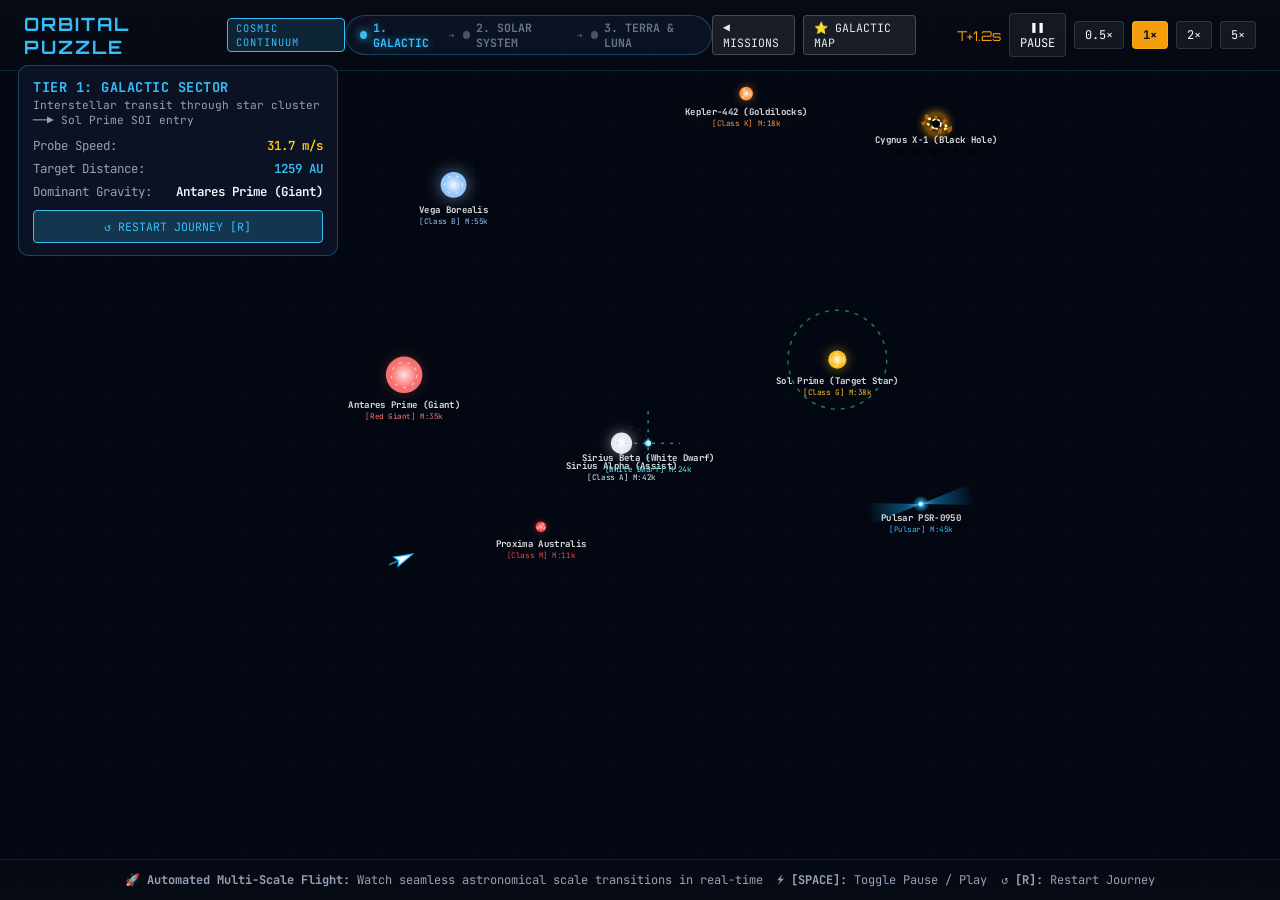
==== continuum_demo.html @ 73c82f14 "Add Cosmic Continuum automated multi-scale flight demo (Galactic -> Solar -> Moon) with patched-coni" ====
<!DOCTYPE html>
<html lang="en">
<head>
  <meta charset="UTF-8">
  <meta name="viewport" content="width=device-width, initial-scale=1.0">
  <title>Orbital Puzzle // Cosmic Continuum Demo</title>
  <link rel="stylesheet" href="style.css">
  <style>
    /* Specialized Styles for the Cosmic Journey Continuum Demo */
    .journey-stepper {
      display: flex;
      align-items: center;
      gap: 8px;
      background: rgba(15, 23, 42, 0.65);
      border: 1px solid rgba(56, 189, 248, 0.3);
      border-radius: 20px;
      padding: 4px 14px;
    }
    .stepper-item {
      font-size: 0.72rem;
      font-weight: 700;
      color: #64748b;
      display: flex;
      align-items: center;
      gap: 6px;
      transition: all 0.3s ease;
    }
    .stepper-item.active {
      color: #38bdf8;
      text-shadow: 0 0 8px rgba(56, 189, 248, 0.6);
    }
    .stepper-item.completed {
      color: #34d399;
    }
    .stepper-dot {
      width: 8px;
      height: 8px;
      border-radius: 50%;
      background: #475569;
      transition: all 0.3s ease;
    }
    .stepper-item.active .stepper-dot {
      background: #38bdf8;
      box-shadow: 0 0 8px #38bdf8;
    }
    .stepper-item.completed .stepper-dot {
      background: #34d399;
    }
    .stepper-arrow {
      color: #475569;
      font-size: 0.68rem;
    }

    .telemetry-compact {
      position: absolute;
      top: 65px;
      left: 18px;
      width: 320px;
      background: rgba(15, 23, 42, 0.75);
      backdrop-filter: blur(12px);
      border: 1px solid rgba(56, 189, 248, 0.3);
      border-radius: 10px;
      padding: 12px 14px;
      z-index: 20;
    }
    .stage-title {
      font-size: 0.85rem;
      font-weight: bold;
      color: #38bdf8;
      margin-bottom: 2px;
      letter-spacing: 0.5px;
    }
    .stage-desc {
      font-size: 0.7rem;
      color: #94a3b8;
      margin-bottom: 10px;
      line-height: 1.3;
    }

    .nav-pill {
      background: rgba(255, 255, 255, 0.08);
      border: 1px solid rgba(255, 255, 255, 0.2);
      color: #e2e8f0;
      padding: 4px 10px;
      border-radius: 4px;
      font-size: 0.72rem;
      text-decoration: none;
      display: inline-flex;
      align-items: center;
      gap: 4px;
      transition: all 0.2s;
    }
    .nav-pill:hover {
      background: rgba(56, 189, 248, 0.25);
      border-color: #38bdf8;
      color: #ffffff;
    }
  </style>
</head>
<body>
  <!-- Canvas container for Continuous Multi-Scale simulation -->
  <div id="canvas-container">
    <canvas id="continuum-canvas"></canvas>
  </div>

  <!-- UI HUD Layer -->
  <div class="ui-layer">
    <!-- Top Bar -->
    <header class="top-bar interactive">
      <div class="brand">
        <h1>ORBITAL PUZZLE</h1>
        <span class="tag">COSMIC CONTINUUM</span>
      </div>

      <!-- Multi-Scale Stepper -->
      <div class="journey-stepper">
        <div class="stepper-item active" id="badge-tier-1">
          <span class="stepper-dot"></span>
          <span>1. GALACTIC</span>
        </div>
        <span class="stepper-arrow">➔</span>
        <div class="stepper-item" id="badge-tier-2">
          <span class="stepper-dot"></span>
          <span>2. SOLAR SYSTEM</span>
        </div>
        <span class="stepper-arrow">➔</span>
        <div class="stepper-item" id="badge-tier-3">
          <span class="stepper-dot"></span>
          <span>3. TERRA & LUNA</span>
        </div>
      </div>

      <!-- Navigation links -->
      <div style="display: flex; gap: 8px;">
        <a href="index.html" class="nav-pill" title="Return to Campaign Missions">◀ MISSIONS</a>
        <a href="galactic_demo.html" class="nav-pill" title="Open Galactic Sector Prototype">⭐ GALACTIC MAP</a>
      </div>

      <!-- Time Controls -->
      <div class="time-bar">
        <span class="clock-display" id="telemetry-time">T+00.0s</span>
        <button class="time-btn" id="btn-pause">❚❚ PAUSE</button>
        <button class="time-btn" data-speed="0.5">0.5×</button>
        <button class="time-btn active" data-speed="1.0">1×</button>
        <button class="time-btn" data-speed="2.0">2×</button>
        <button class="time-btn" data-speed="5.0">5×</button>
      </div>
    </header>

    <!-- Compact Floating Telemetry Panel -->
    <aside class="telemetry-compact interactive">
      <div class="stage-title" id="hud-stage-name">TIER 1: GALACTIC SECTOR</div>
      <div class="stage-desc" id="hud-stage-desc">
        Interstellar transit through star cluster ──▶ Sol Prime SOI entry
      </div>

      <div class="data-row">
        <span class="data-label">Probe Speed:</span>
        <span class="data-value" id="telemetry-speed" style="color: #facc15;">0.0 m/s</span>
      </div>
      <div class="data-row">
        <span class="data-label">Target Distance:</span>
        <span class="data-value" id="telemetry-dist" style="color: #38bdf8;">0 AU</span>
      </div>
      <div class="data-row">
        <span class="data-label">Dominant Gravity:</span>
        <span class="data-value" id="telemetry-grav">Interstellar Void</span>
      </div>

      <div style="display: flex; gap: 6px; margin-top: 10px;">
        <button class="hud-btn" id="btn-restart" style="flex: 1; background: rgba(56, 189, 248, 0.2); border-color: #38bdf8; color: #38bdf8; font-size: 0.72rem;">↺ RESTART JOURNEY [R]</button>
      </div>
    </aside>

    <!-- Bottom Controls -->
    <footer class="bottom-console interactive">
      <div style="font-size: 0.75rem; color: #94a3b8; display: flex; align-items: center; gap: 14px;">
        <span>🚀 <strong>Automated Multi-Scale Flight:</strong> Watch seamless astronomical scale transitions in real-time</span>
        <span>⚡ <strong>[SPACE]:</strong> Toggle Pause / Play</span>
        <span>↺ <strong>[R]:</strong> Restart Journey</span>
      </div>
    </footer>
  </div>

  <!-- Victory / Debrief Modal -->
  <div class="modal-overlay" id="debrief-modal">
    <div class="modal-content" style="max-width: 520px;">
      <h2 class="modal-title success" style="font-size: 1.3rem;">★ COSMIC CONTINUUM VERIFIED!</h2>
      <p class="modal-desc" style="color: #cbd5e1; font-size: 0.85rem; margin-bottom: 14px;">
        The probe successfully completed the full 3-Tier cosmic transition from the interstellar void, through the Sol solar system, into the Terra-Luna subsystem, and docked with Station Alpha.
      </p>

      <div style="background: rgba(0, 0, 0, 0.35); border-radius: 8px; padding: 12px; margin-bottom: 16px;">
        <div class="data-row">
          <span class="data-label">Tier 1 Galactic Transit:</span>
          <span class="data-value" id="stat-transit-t1" style="color: #38bdf8;">0.0s</span>
        </div>
        <div class="data-row">
          <span class="data-label">Tier 2 Solar Leap:</span>
          <span class="data-value" id="stat-transit-t2" style="color: #38bdf8;">0.0s</span>
        </div>
        <div class="data-row">
          <span class="data-label">Tier 3 Planetary Dock:</span>
          <span class="data-value" id="stat-transit-t3" style="color: #38bdf8;">0.0s</span>
        </div>
        <div class="data-row" style="border-top: 1px solid rgba(255, 255, 255, 0.1); margin-top: 6px; padding-top: 6px;">
          <span class="data-label" style="font-weight: bold; color: #facc15;">Total Journey Time:</span>
          <span class="data-value" id="stat-total-time" style="color: #facc15; font-weight: bold;">0.0s</span>
        </div>
        <div class="data-row">
          <span class="data-label">Slingshot Assists Chained:</span>
          <span class="data-value" id="stat-assists-count" style="color: #34d399;">2 assists</span>
        </div>
      </div>

      <div class="modal-actions">
        <button class="modal-btn secondary" id="modal-replay-btn">REPLAY JOURNEY ↺</button>
        <a href="index.html" class="modal-btn primary" style="text-decoration: none; text-align: center;">CAMPAIGN MISSIONS ▶</a>
      </div>
    </div>
  </div>

  <!-- Bootstrapping Script -->
  <script type="module">
    import { ContinuumDemoApp } from './src/continuum/continuum_demo.js';

    const canvas = document.getElementById('continuum-canvas');
    const app = new ContinuumDemoApp(canvas);
    window.continuumApp = app;

    // Time controls
    const btnPause = document.getElementById('btn-pause');
    btnPause.addEventListener('click', () => {
      app.director.isPaused = !app.director.isPaused;
      btnPause.innerText = app.director.isPaused ? '▶ RESUME' : '❚❚ PAUSE';
      btnPause.classList.toggle('active', app.director.isPaused);
    });

    document.querySelectorAll('.time-btn[data-speed]').forEach(btn => {
      btn.addEventListener('click', () => {
        document.querySelectorAll('.time-btn[data-speed]').forEach(b => b.classList.remove('active'));
        btn.classList.add('active');
        app.director.timeScale = parseFloat(btn.dataset.speed);
      });
    });

    // Restart button
    document.getElementById('btn-restart').addEventListener('click', () => {
      app.restartJourney();
      btnPause.innerText = '❚❚ PAUSE';
      btnPause.classList.remove('active');
    });

    document.getElementById('modal-replay-btn').addEventListener('click', () => {
      app.restartJourney();
      btnPause.innerText = '❚❚ PAUSE';
      btnPause.classList.remove('active');
    });

    // Main animation loop
    let lastTime = performance.now();
    function loop(currentTime) {
      const dt = Math.min(0.1, (currentTime - lastTime) / 1000);
      lastTime = currentTime;

      app.update(dt);
      app.render();

      requestAnimationFrame(loop);
    }
    requestAnimationFrame(loop);
  </script>
</body>
</html>
---- style.css ----
@import url('https://fonts.googleapis.com/css2?family=JetBrains+Mono:wght@300;400;600;700&family=Orbitron:wght@500;700;900&display=swap');

:root {
  --bg-dark: #070b14;
  --panel-bg: rgba(13, 22, 38, 0.78);
  --panel-border: rgba(56, 189, 248, 0.25);
  --panel-glow: rgba(56, 189, 248, 0.12);
  --accent-cyan: #38bdf8;
  --accent-blue: #2563eb;
  --accent-emerald: #10b981;
  --accent-rose: #f43f5e;
  --accent-amber: #f59e0b;
  --text-main: #f8fafc;
  --text-muted: #94a3b8;
}

* {
  box-sizing: border-box;
  margin: 0;
  padding: 0;
  user-select: none;
}

body, html {
  width: 100%;
  height: 100%;
  overflow: hidden;
  background-color: var(--bg-dark);
  font-family: 'JetBrains Mono', monospace;
  color: var(--text-main);
}

#canvas-container {
  position: absolute;
  top: 0;
  left: 0;
  width: 100%;
  height: 100%;
  z-index: 1;
}

canvas {
  display: block;
  width: 100%;
  height: 100%;
}

/* -------------------------------------------------------------
 * UI OVERLAYS & PANELS
 * ------------------------------------------------------------- */
.ui-layer {
  position: absolute;
  top: 0;
  left: 0;
  width: 100%;
  height: 100%;
  z-index: 10;
  pointer-events: none;
  display: flex;
  flex-direction: column;
  justify-content: space-between;
}

.interactive {
  pointer-events: auto;
}

.panel {
  background: var(--panel-bg);
  backdrop-filter: blur(12px);
  -webkit-backdrop-filter: blur(12px);
  border: 1px solid var(--panel-border);
  box-shadow: 0 8px 32px 0 var(--panel-glow);
  border-radius: 8px;
  padding: 12px 16px;
}

/* -------------------------------------------------------------
 * TOP NAVIGATION BAR
 * ------------------------------------------------------------- */
.top-bar {
  display: flex;
  justify-content: space-between;
  align-items: center;
  padding: 12px 24px;
  background: linear-gradient(180deg, rgba(7, 11, 20, 0.95) 0%, rgba(7, 11, 20, 0.4) 100%);
  border-bottom: 1px solid rgba(56, 189, 248, 0.15);
}

.brand {
  display: flex;
  align-items: center;
  gap: 12px;
}

.brand h1 {
  font-family: 'Orbitron', sans-serif;
  font-size: 1.15rem;
  letter-spacing: 2px;
  color: var(--accent-cyan);
  text-transform: uppercase;
}

.brand .tag {
  font-size: 0.65rem;
  padding: 2px 8px;
  background: rgba(56, 189, 248, 0.15);
  border: 1px solid var(--accent-cyan);
  border-radius: 4px;
  color: var(--accent-cyan);
  letter-spacing: 1px;
}

.level-nav {
  display: flex;
  align-items: center;
  gap: 6px;
  background: rgba(13, 22, 38, 0.85);
  padding: 4px 8px;
  border-radius: 6px;
  border: 1px solid rgba(56, 189, 248, 0.25);
  box-shadow: 0 4px 16px rgba(0, 0, 0, 0.4);
}

.lvl-nav-btn {
  background: rgba(255, 255, 255, 0.06);
  border: 1px solid rgba(255, 255, 255, 0.15);
  color: var(--accent-cyan);
  padding: 5px 11px;
  font-size: 0.8rem;
  font-family: 'JetBrains Mono', monospace;
  cursor: pointer;
  border-radius: 4px;
  transition: all 0.2s ease;
}

.lvl-nav-btn:hover {
  background: rgba(56, 189, 248, 0.25);
  border-color: var(--accent-cyan);
  box-shadow: 0 0 10px rgba(56, 189, 248, 0.4);
}

.level-dropdown {
  background: #090e1a;
  border: 1px solid rgba(56, 189, 248, 0.35);
  color: var(--accent-cyan);
  font-family: 'JetBrains Mono', monospace;
  font-size: 0.8rem;
  font-weight: 600;
  padding: 5px 10px;
  border-radius: 4px;
  outline: none;
  cursor: pointer;
  max-width: 320px;
  transition: border-color 0.2s ease;
}

.level-dropdown:hover, .level-dropdown:focus {
  border-color: var(--accent-cyan);
  box-shadow: 0 0 10px rgba(56, 189, 248, 0.3);
}

.level-dropdown optgroup {
  background: #070c16;
  color: #94a3b8;
  font-weight: 700;
  font-size: 0.72rem;
  letter-spacing: 1px;
}

.level-dropdown option {
  background: #0d1626;
  color: #f8fafc;
  font-size: 0.8rem;
  padding: 4px 6px;
}

/* Flight Advisory / Hint Card Styles */
.hint-container {
  margin-top: 14px;
  padding-top: 10px;
  border-top: 1px solid rgba(255, 255, 255, 0.1);
}

.hint-header {
  display: flex;
  justify-content: space-between;
  align-items: center;
  margin-bottom: 6px;
}

.hint-title {
  color: #38bdf8;
  font-size: 0.75rem;
  font-weight: 700;
  letter-spacing: 1px;
}

.hint-btn-toggle {
  font-size: 0.68rem;
  padding: 3px 8px;
  background: rgba(56, 189, 248, 0.1);
  border: 1px solid rgba(56, 189, 248, 0.35);
  color: #38bdf8;
  border-radius: 4px;
  cursor: pointer;
  transition: all 0.2s ease;
}

.hint-btn-toggle:hover {
  background: rgba(56, 189, 248, 0.25);
  border-color: var(--accent-cyan);
}

.hint-card {
  background: rgba(14, 165, 233, 0.08);
  border: 1px dashed rgba(56, 189, 248, 0.35);
  border-radius: 6px;
  padding: 10px;
  margin-top: 8px;
  animation: fadeIn 0.25s ease-out;
}

.hint-text {
  font-size: 0.75rem;
  color: #bae6fd;
  line-height: 1.45;
  margin-bottom: 8px;
}

.hint-apply-btn {
  width: 100%;
  font-size: 0.72rem;
  padding: 6px;
  background: rgba(56, 189, 248, 0.2);
  border: 1px solid var(--accent-cyan);
  color: var(--accent-cyan);
  font-weight: 700;
  border-radius: 4px;
  cursor: pointer;
  transition: all 0.2s ease;
  letter-spacing: 0.5px;
}

.hint-apply-btn:hover {
  background: var(--accent-cyan);
  color: #040810;
  box-shadow: 0 0 12px rgba(56, 189, 248, 0.5);
}

.time-bar {
  display: flex;
  align-items: center;
  gap: 8px;
}

.clock-display {
  font-family: 'Orbitron', sans-serif;
  font-size: 0.85rem;
  color: var(--accent-amber);
  min-width: 85px;
  text-align: right;
}

.time-btn {
  background: rgba(255, 255, 255, 0.06);
  border: 1px solid rgba(255, 255, 255, 0.12);
  color: var(--text-main);
  font-family: 'JetBrains Mono', monospace;
  font-size: 0.75rem;
  padding: 5px 10px;
  border-radius: 4px;
  cursor: pointer;
  transition: all 0.15s;
}

.time-btn:hover {
  background: rgba(56, 189, 248, 0.2);
  border-color: var(--accent-cyan);
}

.time-btn.active {
  background: var(--accent-amber);
  color: #090e18;
  font-weight: 700;
}

/* -------------------------------------------------------------
 * MAIN HUD (LEFT & RIGHT)
 * ------------------------------------------------------------- */
.main-hud {
  display: flex;
  justify-content: space-between;
  padding: 12px 24px;
  height: calc(100% - 170px);
}

.telemetry-panel {
  width: 270px;
  display: flex;
  flex-direction: column;
  gap: 12px;
}

.info-panel {
  width: 320px;
  display: flex;
  flex-direction: column;
  gap: 12px;
}

.panel-title {
  font-family: 'Orbitron', sans-serif;
  font-size: 0.75rem;
  letter-spacing: 1.5px;
  color: var(--accent-cyan);
  text-transform: uppercase;
  border-bottom: 1px solid rgba(56, 189, 248, 0.2);
  padding-bottom: 6px;
  margin-bottom: 8px;
}

.data-row {
  display: flex;
  justify-content: space-between;
  align-items: center;
  font-size: 0.78rem;
  margin-bottom: 6px;
}

.data-label {
  color: var(--text-muted);
}

.data-value {
  font-weight: 600;
  color: var(--text-main);
}

.hud-select {
  background: rgba(13, 22, 38, 0.9);
  border: 1px solid rgba(56, 189, 248, 0.4);
  color: #38bdf8;
  font-family: 'JetBrains Mono', monospace;
  font-size: 0.75rem;
  padding: 4px 8px;
  border-radius: 4px;
  outline: none;
  cursor: pointer;
  max-width: 140px;
}

.hud-select option {
  background: #0b1320;
  color: #f8fafc;
}

.status-badge {
  padding: 2px 8px;
  border-radius: 4px;
  font-size: 0.7rem;
  font-weight: 700;
}

.status-badge.docked {
  background: rgba(56, 189, 248, 0.2);
  color: var(--accent-cyan);
  border: 1px solid var(--accent-cyan);
}

.status-badge.flying {
  background: rgba(245, 158, 11, 0.2);
  color: var(--accent-amber);
  border: 1px solid var(--accent-amber);
}

.status-badge.crashed, .status-badge.out_of_bounds {
  background: rgba(244, 63, 94, 0.2);
  color: var(--accent-rose);
  border: 1px solid var(--accent-rose);
}

.status-badge.success {
  background: rgba(16, 185, 129, 0.2);
  color: var(--accent-emerald);
  border: 1px solid var(--accent-emerald);
}

.fuel-gauge {
  margin-top: 4px;
}

.fuel-bar-bg {
  width: 100%;
  height: 8px;
  background: rgba(255, 255, 255, 0.1);
  border-radius: 4px;
  overflow: hidden;
  margin-top: 4px;
}

.fuel-bar-fill {
  height: 100%;
  width: 100%;
  background: linear-gradient(90deg, #10b981 0%, #38bdf8 100%);
  border-radius: 4px;
  transition: width 0.2s ease;
}

/* Gravity Breakdown Bars */
.gravity-bar-row {
  margin-bottom: 6px;
}

.gravity-bar-meta {
  display: flex;
  justify-content: space-between;
  font-size: 0.7rem;
  margin-bottom: 2px;
}

.gravity-bar-track {
  width: 100%;
  height: 5px;
  background: rgba(255, 255, 255, 0.08);
  border-radius: 3px;
  overflow: hidden;
}

.gravity-bar-val {
  height: 100%;
  border-radius: 3px;
  transition: width 0.15s ease;
}

.toggle-group {
  display: flex;
  align-items: center;
  gap: 8px;
  font-size: 0.75rem;
  cursor: pointer;
  margin-top: 8px;
}

.toggle-group input {
  cursor: pointer;
}

.burn-controls {
  margin-top: 8px;
  display: flex;
  flex-direction: column;
  gap: 6px;
}

.hud-btn {
  flex: 1;
  background: rgba(255, 255, 255, 0.08);
  border: 1px solid rgba(255, 255, 255, 0.2);
  color: #cbd5e1;
  font-family: 'JetBrains Mono', monospace;
  font-size: 0.72rem;
  padding: 8px;
  border-radius: 4px;
  cursor: pointer;
  transition: all 0.2s;
  text-align: center;
}

.hud-btn:disabled {
  opacity: 0.35;
  cursor: not-allowed;
  filter: grayscale(0.6);
}

.burn-btn-prograde {
  background: rgba(56, 189, 248, 0.12);
  border: 1px solid rgba(56, 189, 248, 0.35);
  color: #38bdf8;
  font-weight: 600;
  font-size: 0.68rem;
  letter-spacing: 0.5px;
}

.burn-btn-prograde:hover:not(:disabled) {
  background: rgba(56, 189, 248, 0.28);
  border-color: #38bdf8;
  color: #fff;
  box-shadow: 0 0 12px rgba(56, 189, 248, 0.4);
}

.burn-btn-prograde.active {
  background: #0284c7;
  color: #ffffff;
  border-color: #38bdf8;
  box-shadow: 0 0 18px rgba(56, 189, 248, 0.85);
  transform: scale(0.98);
}

.burn-btn-retrograde {
  background: rgba(244, 63, 94, 0.12);
  border: 1px solid rgba(244, 63, 94, 0.35);
  color: #f43f5e;
  font-weight: 600;
  font-size: 0.68rem;
  letter-spacing: 0.5px;
}

.burn-btn-retrograde:hover:not(:disabled) {
  background: rgba(244, 63, 94, 0.28);
  border-color: #f43f5e;
  color: #fff;
  box-shadow: 0 0 12px rgba(244, 63, 94, 0.4);
}

.burn-btn-retrograde.active {
  background: #e11d48;
  color: #ffffff;
  border-color: #f43f5e;
  box-shadow: 0 0 18px rgba(244, 63, 94, 0.85);
  transform: scale(0.98);
}

/* System intel & Breakdown */
.mission-desc {
  font-size: 0.76rem;
  line-height: 1.45;
  color: #cbd5e1;
  margin-bottom: 10px;
}

.intel-table {
  width: 100%;
  font-size: 0.72rem;
  border-collapse: collapse;
  margin-top: 6px;
}

.intel-table th {
  text-align: left;
  color: var(--text-muted);
  font-weight: normal;
  border-bottom: 1px solid rgba(255, 255, 255, 0.1);
  padding-bottom: 4px;
}

.intel-table td {
  padding: 4px 0;
  color: #e2e8f0;
}

.intel-badge {
  font-size: 0.65rem;
  padding: 1px 4px;
  border-radius: 3px;
}

.badge-prograde {
  background: rgba(56, 189, 248, 0.2);
  color: var(--accent-cyan);
}

.badge-retrograde {
  background: rgba(244, 114, 182, 0.2);
  color: #f472b6;
}

/* -------------------------------------------------------------
 * BOTTOM CONSOLE
 * ------------------------------------------------------------- */
.bottom-console {
  display: flex;
  justify-content: center;
  align-items: center;
  flex-wrap: wrap;
  gap: 16px;
  padding: 12px 24px;
  background: linear-gradient(0deg, rgba(7, 11, 20, 0.95) 0%, rgba(7, 11, 20, 0.5) 100%);
  border-top: 1px solid rgba(56, 189, 248, 0.15);
}

.slider-group {
  display: flex;
  flex-direction: column;
  gap: 4px;
  min-width: 170px;
}

.slider-header {
  display: flex;
  justify-content: space-between;
  font-size: 0.72rem;
  color: var(--text-muted);
}

.slider-header span:last-child {
  color: var(--accent-cyan);
  font-weight: 600;
}

.scrub-row {
  display: flex;
  align-items: center;
  gap: 8px;
  width: 100%;
}

.scrub-row input[type="range"] {
  flex: 1;
}

.step-btn {
  background: rgba(255, 255, 255, 0.08);
  border: 1px solid rgba(56, 189, 248, 0.35);
  color: var(--accent-cyan);
  font-family: 'JetBrains Mono', monospace;
  font-size: 0.75rem;
  width: 26px;
  height: 24px;
  display: flex;
  align-items: center;
  justify-content: center;
  border-radius: 4px;
  cursor: pointer;
  transition: all 0.15s ease;
  user-select: none;
  flex-shrink: 0;
}

.step-btn:hover:not(:disabled) {
  background: rgba(56, 189, 248, 0.25);
  border-color: var(--accent-cyan);
  box-shadow: 0 0 8px rgba(56, 189, 248, 0.4);
}

.step-btn:active:not(:disabled) {
  background: var(--accent-cyan);
  color: #040810;
  transform: scale(0.95);
}

.step-btn:disabled {
  opacity: 0.3;
  cursor: not-allowed;
  filter: grayscale(0.7);
}

input[type="range"] {
  -webkit-appearance: none;
  appearance: none;
  height: 5px;
  border-radius: 3px;
  background: rgba(255, 255, 255, 0.15);
  outline: none;
}

input[type="range"]::-webkit-slider-thumb {
  -webkit-appearance: none;
  appearance: none;
  width: 15px;
  height: 15px;
  border-radius: 50%;
  background: var(--accent-cyan);
  cursor: pointer;
  box-shadow: 0 0 6px var(--accent-cyan);
}

.launch-btn {
  background: linear-gradient(135deg, #0284c7 0%, #0369a1 100%);
  border: 1px solid #38bdf8;
  color: #fff;
  font-family: 'Orbitron', sans-serif;
  font-size: 0.9rem;
  font-weight: 700;
  letter-spacing: 1.5px;
  padding: 12px 28px;
  border-radius: 6px;
  cursor: pointer;
  box-shadow: 0 0 20px rgba(56, 189, 248, 0.4);
  transition: all 0.2s ease;
}

.launch-btn:hover:not(:disabled) {
  background: linear-gradient(135deg, #0ea5e9 0%, #0284c7 100%);
  box-shadow: 0 0 28px rgba(56, 189, 248, 0.7);
  transform: translateY(-1px);
}

.launch-btn:disabled {
  opacity: 0.35;
  cursor: not-allowed;
  box-shadow: none;
}

.reset-btn {
  background: rgba(255, 255, 255, 0.05);
  border: 1px solid rgba(255, 255, 255, 0.2);
  color: var(--text-muted);
  font-family: 'JetBrains Mono', monospace;
  font-size: 0.75rem;
  padding: 10px 16px;
  border-radius: 6px;
  cursor: pointer;
  transition: all 0.2s;
}

.reset-btn:hover {
  background: rgba(255, 255, 255, 0.12);
  color: var(--text-main);
  border-color: rgba(255, 255, 255, 0.4);
}

/* -------------------------------------------------------------
 * CAMERA ZOOM CONTROLS
 * ------------------------------------------------------------- */
.cam-cluster {
  display: flex;
  align-items: center;
  gap: 5px;
  background: rgba(13, 22, 38, 0.85);
  padding: 4px 6px;
  border-radius: 6px;
  border: 1px solid rgba(56, 189, 248, 0.25);
  box-shadow: 0 4px 16px rgba(0, 0, 0, 0.4);
}

.zoom-display {
  font-family: 'JetBrains Mono', monospace;
  font-size: 0.72rem;
  font-weight: 700;
  color: var(--accent-cyan);
  min-width: 44px;
  text-align: center;
  user-select: none;
}

/* -------------------------------------------------------------
 * MODAL OVERLAY (SUCCESS / FAIL)
 * ------------------------------------------------------------- */
.modal-overlay {
  position: absolute;
  top: 0;
  left: 0;
  width: 100%;
  height: 100%;
  background: rgba(4, 7, 14, 0.85);
  backdrop-filter: blur(8px);
  z-index: 100;
  display: none;
  justify-content: center;
  align-items: center;
  pointer-events: auto;
}

.modal-overlay.active {
  display: flex;
}

.modal-content {
  background: #0d1626;
  border: 1px solid rgba(56, 189, 248, 0.4);
  box-shadow: 0 0 40px rgba(56, 189, 248, 0.2);
  border-radius: 12px;
  padding: 32px 40px;
  max-width: 480px;
  text-align: center;
}

.modal-title {
  font-family: 'Orbitron', sans-serif;
  font-size: 1.4rem;
  letter-spacing: 2px;
  margin-bottom: 14px;
}

.modal-title.success {
  color: #34d399;
  text-shadow: 0 0 15px rgba(52, 211, 153, 0.5);
}

.modal-title.fail {
  color: #f43f5e;
  text-shadow: 0 0 15px rgba(244, 63, 94, 0.5);
}

.modal-desc {
  font-size: 0.88rem;
  line-height: 1.6;
  color: #cbd5e1;
  margin-bottom: 24px;
}

.modal-actions {
  display: flex;
  justify-content: center;
  gap: 16px;
}

.modal-btn {
  font-family: 'Orbitron', sans-serif;
  font-size: 0.8rem;
  padding: 10px 20px;
  border-radius: 6px;
  cursor: pointer;
  transition: all 0.2s;
}

.modal-btn.primary {
  background: #10b981;
  border: 1px solid #34d399;
  color: #040810;
  font-weight: 700;
}

.modal-btn.primary:hover {
  background: #34d399;
  box-shadow: 0 0 20px rgba(52, 211, 153, 0.6);
}

.modal-btn.secondary {
  background: rgba(255, 255, 255, 0.1);
  border: 1px solid rgba(255, 255, 255, 0.2);
  color: #fff;
}

.modal-btn.secondary:hover {
  background: rgba(255, 255, 255, 0.2);
}

/* -------------------------------------------------------------
 * TOP NAV MANUAL BUTTON
 * ------------------------------------------------------------- */
.manual-btn {
  background: rgba(56, 189, 248, 0.15);
  border: 1px solid rgba(56, 189, 248, 0.4);
  color: var(--accent-cyan);
  font-family: 'Orbitron', sans-serif;
  font-size: 0.72rem;
  letter-spacing: 1px;
  font-weight: 600;
  padding: 6px 12px;
  border-radius: 4px;
  cursor: pointer;
  transition: all 0.2s ease;
  display: flex;
  align-items: center;
  gap: 6px;
  user-select: none;
}

.manual-btn:hover {
  background: rgba(56, 189, 248, 0.28);
  border-color: var(--accent-cyan);
  box-shadow: 0 0 12px rgba(56, 189, 248, 0.45);
  color: #fff;
}

/* -------------------------------------------------------------
 * SCRUB AUTO-SWEEP BUTTON
 * ------------------------------------------------------------- */
.sweep-btn {
  width: auto;
  min-width: 82px;
  padding: 0 10px;
  font-family: 'JetBrains Mono', monospace;
  font-weight: 700;
  font-size: 0.72rem;
  letter-spacing: 0.5px;
  background: rgba(56, 189, 248, 0.12);
  border: 1px solid rgba(56, 189, 248, 0.35);
  color: var(--accent-cyan);
  height: 24px;
  border-radius: 4px;
  cursor: pointer;
  display: flex;
  align-items: center;
  justify-content: center;
  transition: all 0.2s ease;
  user-select: none;
  flex-shrink: 0;
}

.sweep-btn:hover:not(:disabled) {
  background: rgba(56, 189, 248, 0.25);
  border-color: var(--accent-cyan);
  box-shadow: 0 0 10px rgba(56, 189, 248, 0.4);
}

.sweep-btn.sweeping {
  background: rgba(251, 191, 36, 0.2);
  border-color: var(--accent-amber);
  color: var(--accent-amber);
  box-shadow: 0 0 14px rgba(251, 191, 36, 0.45);
  animation: sweepPulse 1.8s infinite alternate ease-in-out;
}

.sweep-btn:disabled {
  opacity: 0.3;
  cursor: not-allowed;
  filter: grayscale(0.7);
}

@keyframes sweepPulse {
  0% { box-shadow: 0 0 6px rgba(251, 191, 36, 0.3); }
  100% { box-shadow: 0 0 16px rgba(251, 191, 36, 0.6); }
}

/* -------------------------------------------------------------
 * INSTRUCTIONS MODAL OVERLAY
 * ------------------------------------------------------------- */
.instructions-modal-card {
  max-width: 720px;
  width: 92%;
  max-height: 85vh;
  display: flex;
  flex-direction: column;
  background: #090f1d;
  border: 1px solid rgba(56, 189, 248, 0.45);
  box-shadow: 0 0 50px rgba(56, 189, 248, 0.22);
  border-radius: 12px;
  padding: 0;
  text-align: left;
  overflow: hidden;
}

.modal-header {
  display: flex;
  justify-content: space-between;
  align-items: center;
  padding: 16px 24px;
  background: rgba(13, 22, 38, 0.95);
  border-bottom: 1px solid rgba(56, 189, 248, 0.2);
}

.modal-header-brand {
  display: flex;
  align-items: center;
  gap: 12px;
}

.manual-icon {
  font-size: 1.5rem;
}

.instructions-title {
  font-family: 'Orbitron', sans-serif;
  font-size: 1.08rem;
  letter-spacing: 2px;
  color: var(--accent-cyan);
  margin: 0;
}

.instructions-subtitle {
  font-size: 0.68rem;
  letter-spacing: 1px;
  color: var(--text-muted);
  display: block;
  margin-top: 2px;
}

.modal-close-btn {
  background: rgba(255, 255, 255, 0.08);
  border: 1px solid rgba(255, 255, 255, 0.2);
  color: var(--text-muted);
  width: 30px;
  height: 30px;
  border-radius: 6px;
  font-size: 0.95rem;
  cursor: pointer;
  display: flex;
  align-items: center;
  justify-content: center;
  transition: all 0.15s ease;
}

.modal-close-btn:hover {
  background: rgba(244, 63, 94, 0.25);
  border-color: #f43f5e;
  color: #fff;
  box-shadow: 0 0 10px rgba(244, 63, 94, 0.4);
}

.instructions-body {
  padding: 20px 24px;
  overflow-y: auto;
  display: flex;
  flex-direction: column;
  gap: 16px;
}

.instructions-section {
  background: rgba(13, 22, 38, 0.6);
  border: 1px solid rgba(56, 189, 248, 0.15);
  border-radius: 8px;
  padding: 14px 18px;
}

.section-tag {
  font-family: 'Orbitron', sans-serif;
  font-size: 0.72rem;
  font-weight: 700;
  letter-spacing: 1.5px;
  color: var(--accent-cyan);
  margin-bottom: 8px;
  text-transform: uppercase;
}

.instructions-section p {
  font-size: 0.8rem;
  line-height: 1.55;
  color: #cbd5e1;
  margin: 0;
}

.instructions-section ul {
  margin: 6px 0 0 18px;
  padding: 0;
  font-size: 0.8rem;
  line-height: 1.5;
  color: #cbd5e1;
}

.instructions-section li {
  margin-bottom: 4px;
}

.code-hl {
  color: #facc15;
  font-family: 'JetBrains Mono', monospace;
  font-weight: 600;
}

.guide-steps {
  display: flex;
  flex-direction: column;
  gap: 12px;
  margin-top: 4px;
}

.guide-step {
  display: flex;
  align-items: flex-start;
  gap: 12px;
}

.step-num {
  width: 24px;
  height: 24px;
  border-radius: 50%;
  background: rgba(56, 189, 248, 0.2);
  border: 1px solid var(--accent-cyan);
  color: var(--accent-cyan);
  font-family: 'Orbitron', sans-serif;
  font-size: 0.75rem;
  font-weight: 700;
  display: flex;
  align-items: center;
  justify-content: center;
  flex-shrink: 0;
  margin-top: 2px;
}

.step-info {
  flex: 1;
}

.step-info strong {
  font-size: 0.82rem;
  color: #f8fafc;
  display: block;
  margin-bottom: 3px;
}

.guide-grid {
  display: grid;
  grid-template-columns: 1fr 1fr;
  gap: 12px;
  margin-top: 4px;
}

.guide-card {
  background: rgba(6, 11, 20, 0.7);
  border: 1px solid rgba(255, 255, 255, 0.08);
  border-radius: 6px;
  padding: 10px 14px;
}

.guide-card strong {
  font-size: 0.8rem;
  display: block;
  margin-bottom: 4px;
}

.guide-card p {
  font-size: 0.76rem;
  line-height: 1.45;
  color: #94a3b8;
  margin: 0;
}

.kbd-table {
  display: grid;
  grid-template-columns: 1fr 1fr;
  gap: 8px 16px;
  margin-top: 6px;
}

.kbd-row {
  display: flex;
  align-items: center;
  gap: 8px;
  font-size: 0.76rem;
  color: #cbd5e1;
}

.kbd-key {
  min-width: 90px;
}

kbd {
  font-family: 'JetBrains Mono', monospace;
  font-size: 0.7rem;
  font-weight: 600;
  background: rgba(255, 255, 255, 0.1);
  border: 1px solid rgba(255, 255, 255, 0.25);
  box-shadow: 0 1px 3px rgba(0, 0, 0, 0.5);
  color: var(--accent-cyan);
  padding: 2px 6px;
  border-radius: 4px;
}

.modal-footer {
  display: flex;
  justify-content: space-between;
  align-items: center;
  padding: 14px 24px;
  background: rgba(13, 22, 38, 0.95);
  border-top: 1px solid rgba(56, 189, 248, 0.2);
  gap: 16px;
}

.footer-tip {
  font-size: 0.72rem;
  color: var(--text-muted);
}
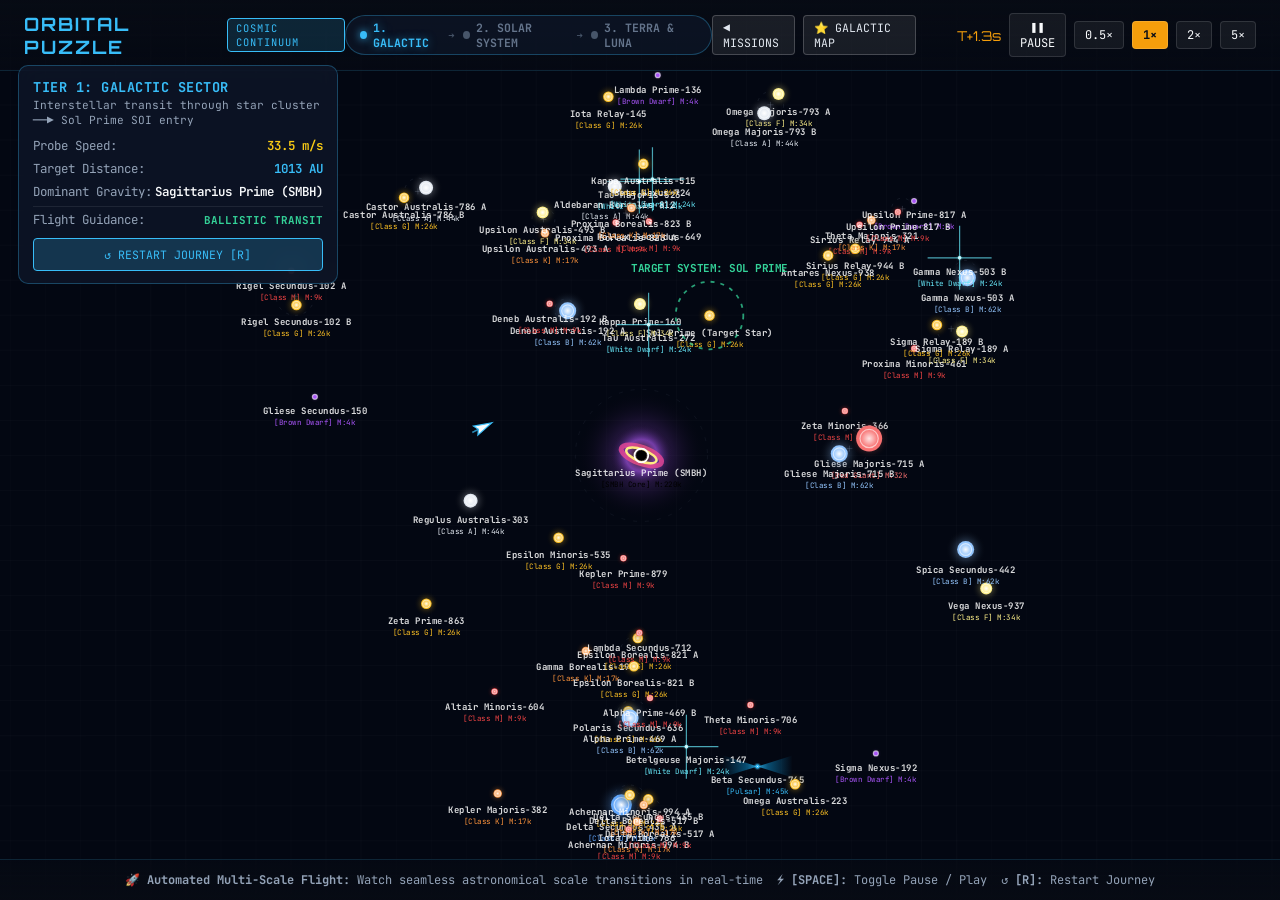
==== commit 7271e074: "Fix continuum galactic framing (central SMBH, 65-star sector), angle-preserving transitions, and add" ====
--- a/continuum_demo.html
+++ b/continuum_demo.html
@@ -166,6 +166,10 @@
         <span class="data-label">Dominant Gravity:</span>
         <span class="data-value" id="telemetry-grav">Interstellar Void</span>
       </div>
+      <div class="data-row" style="border-top: 1px solid rgba(255,255,255,0.08); padding-top: 4px; margin-top: 4px;">
+        <span class="data-label" style="color: #94a3b8;">Flight Guidance:</span>
+        <span class="data-value" id="telemetry-guidance" style="color: #34d399; font-size: 0.68rem; font-weight: bold;">COASTING</span>
+      </div>
 
       <div style="display: flex; gap: 6px; margin-top: 10px;">
         <button class="hud-btn" id="btn-restart" style="flex: 1; background: rgba(56, 189, 248, 0.2); border-color: #38bdf8; color: #38bdf8; font-size: 0.72rem;">↺ RESTART JOURNEY [R]</button>
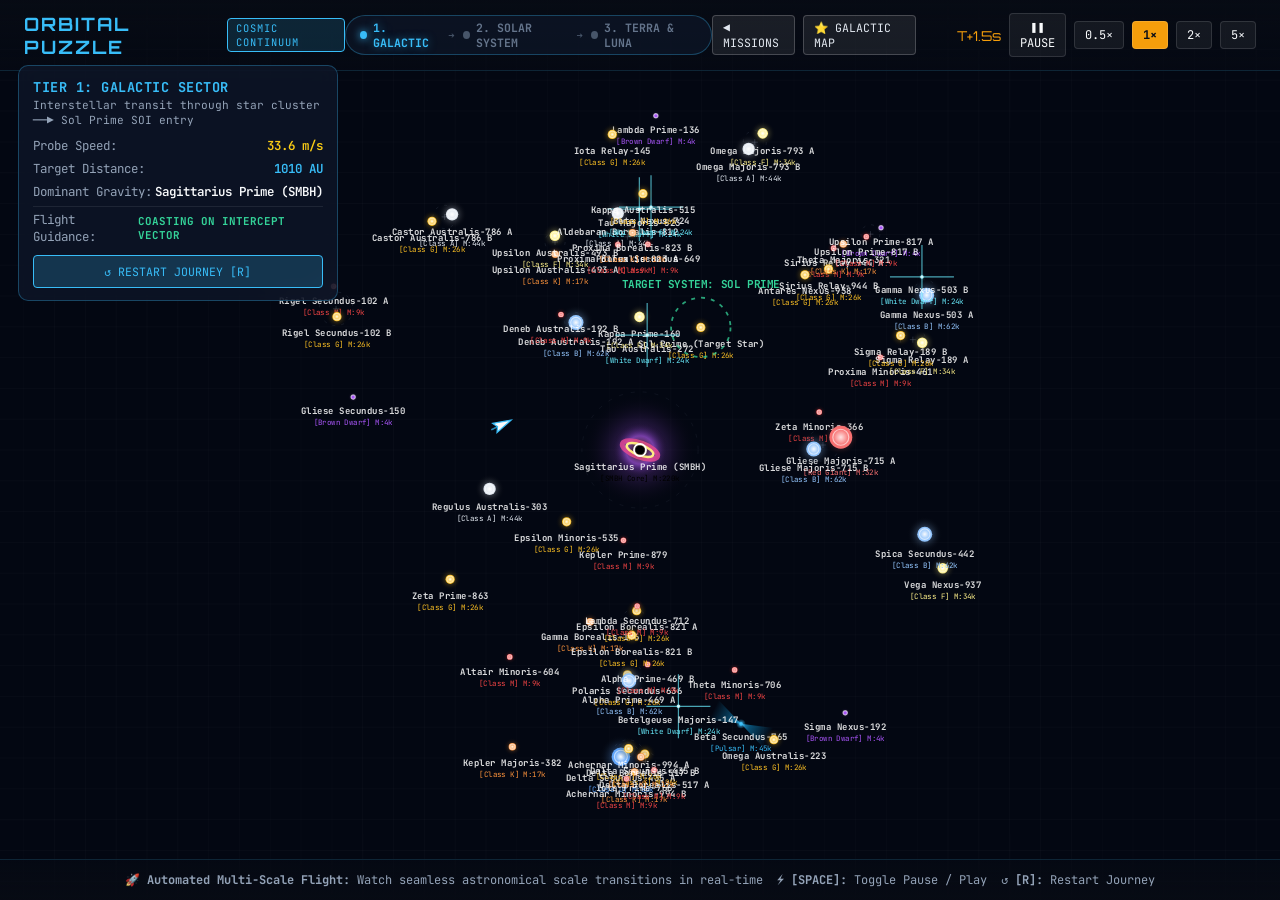
==== commit 73211b28: "Fix transition freeze: add Vector2.lerp, anchor camera on target body, align coordinate frames seaml" ====
--- a/continuum_demo.html
+++ b/continuum_demo.html
@@ -267,8 +267,12 @@
       const dt = Math.min(0.1, (currentTime - lastTime) / 1000);
       lastTime = currentTime;
 
-      app.update(dt);
-      app.render();
+      try {
+        app.update(dt);
+        app.render();
+      } catch (err) {
+        console.error("Continuum animation loop error:", err);
+      }
 
       requestAnimationFrame(loop);
     }
